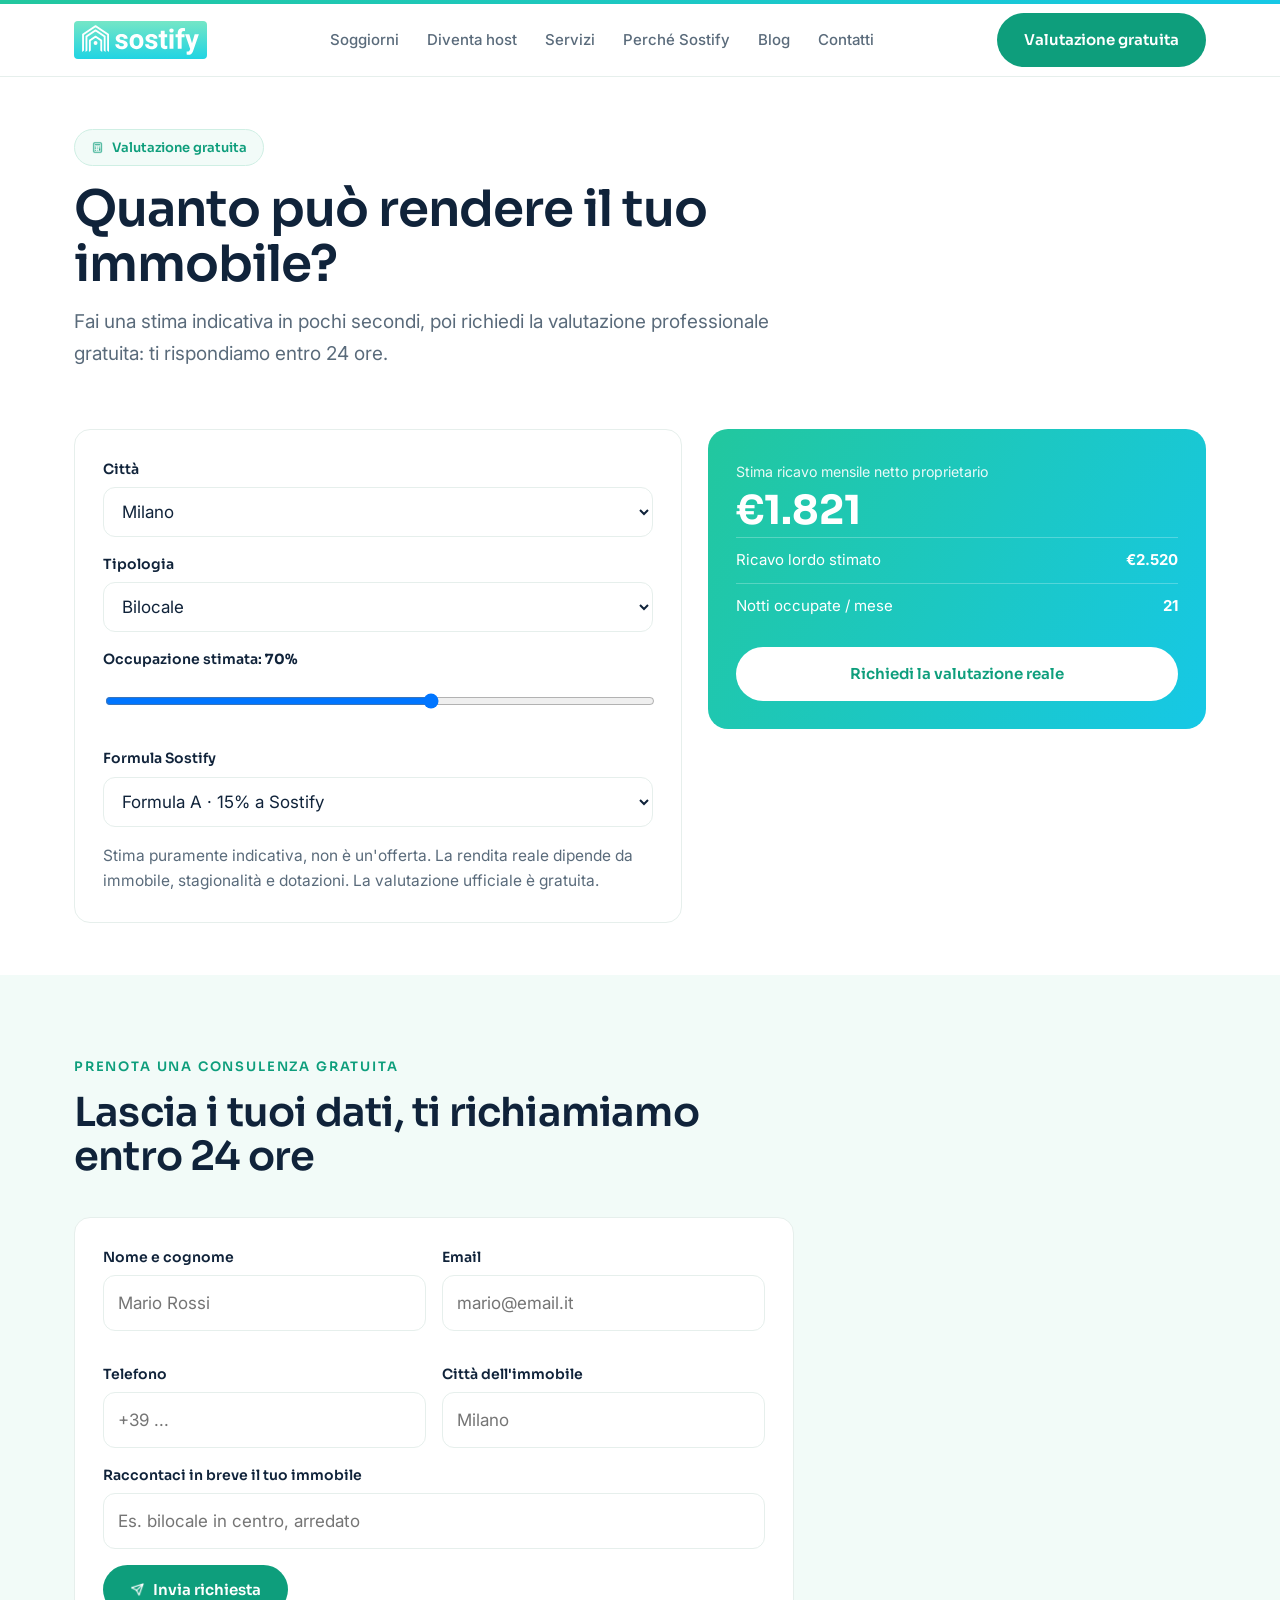
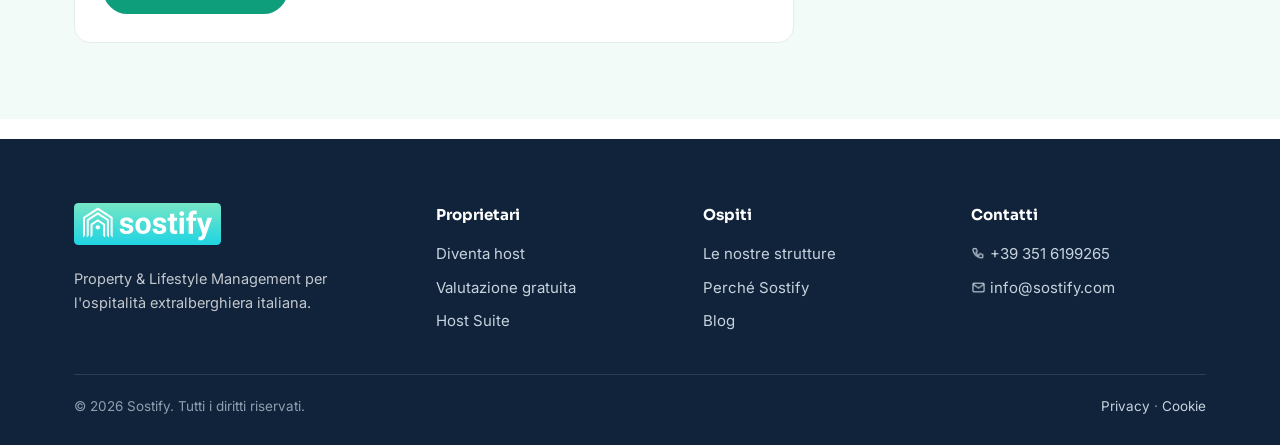
==== valutazione-gratuita.html @ 067dbfdf "sistemo struttura file" ====
<!DOCTYPE html>
<html lang="it">
<head>
<meta charset="UTF-8">
<meta name="viewport" content="width=device-width, initial-scale=1">
<title>Valutazione gratuita | Quanto rende il tuo immobile con Sostify</title>
<meta name="description" content="Scopri quanto può rendere il tuo immobile con la gestione Sostify. Usa il calcolatore e richiedi una valutazione gratuita e senza impegno, risposta entro 24 ore.">
<meta property="og:title" content="Valutazione gratuita | Sostify">
<link rel="preconnect" href="https://fonts.googleapis.com"><link rel="preconnect" href="https://fonts.gstatic.com" crossorigin>
<link href="https://fonts.googleapis.com/css2?family=Sora:wght@400;500;600;700&family=Inter:wght@400;500;600&display=swap" rel="stylesheet">
<link rel="stylesheet" href="assets/styles.css">
<style>
  .calc{display:grid;grid-template-columns:1.1fr .9fr;gap:26px;align-items:start}
  .field{margin-bottom:16px}
  .field label{display:block;font-family:var(--font-display);font-weight:600;font-size:14px;margin-bottom:6px}
  .field input,.field select{width:100%;padding:13px 14px;border:1px solid var(--line);border-radius:12px;font:inherit;color:var(--ink);background:#fff}
  .field input:focus,.field select:focus{outline:3px solid rgba(22,200,230,.4);border-color:var(--green)}
  .result{background:var(--grad);color:#fff;border-radius:20px;padding:28px;position:sticky;top:90px}
  .result .big{font-family:var(--font-display);font-weight:700;font-size:40px;line-height:1;margin:6px 0}
  .result small{opacity:.9}
  .result .row{display:flex;justify-content:space-between;padding:10px 0;border-top:1px solid rgba(255,255,255,.25);font-size:15px}
  .disc{font-size:12px;color:var(--ink-faint);margin-top:12px}
  @media(max-width:820px){.calc{grid-template-columns:1fr}}
</style>
</head>
<body>
<div class="topbar"></div>
<header class="site-header"><div class="wrap"><nav class="nav" id="nav">
  <a class="brand" href="index.html"><img src="assets/sostify-logo.svg" alt="Sostify" class="brand__logo"></a>
  <div class="nav__links"><a href="le-nostre-strutture.html">Soggiorni</a><a href="diventa-host.html">Diventa host</a><a href="i-nostri-servizi.html">Servizi</a><a href="perche-sostify.html">Perché Sostify</a><a href="blog.html">Blog</a><a href="contatti.html">Contatti</a></div>
  <div class="nav__cta"><a class="btn btn--primary" href="valutazione-gratuita.html">Valutazione gratuita</a></div>
  <button class="nav__toggle" aria-label="Apri menu" onclick="document.getElementById('nav').classList.toggle('open')"><i class="ti ti-menu-2"></i></button>
</nav></div></header>

<section class="hero"><div class="wrap"><div style="max-width:760px;padding:52px 0 8px">
  <span class="kicker"><i class="ti ti-calculator"></i> Valutazione gratuita</span>
  <h1 style="font-size:clamp(30px,4.4vw,50px);margin:16px 0 14px">Quanto può rendere il tuo immobile?</h1>
  <p class="lead">Fai una stima indicativa in pochi secondi, poi richiedi la valutazione professionale gratuita: ti rispondiamo entro 24 ore.</p>
</div></div></section>

<section class="section section--tight"><div class="wrap">
  <div class="calc">
    <div class="card" style="padding:28px">
      <div class="field"><label for="citta">Città</label>
        <select id="citta" onchange="calc()">
          <option value="120">Milano</option><option value="95">Bergamo</option>
        </select>
      </div>
      <div class="field"><label for="tipo">Tipologia</label>
        <select id="tipo" onchange="calc()"><option value="0.8">Monolocale</option><option value="1" selected>Bilocale</option><option value="1.35">Trilocale</option><option value="1.7">Più grande</option></select>
      </div>
      <div class="field"><label for="occ">Occupazione stimata: <b id="occv">70%</b></label>
        <input id="occ" type="range" min="40" max="90" value="70" oninput="calc()">
      </div>
      <div class="field"><label for="formula">Formula Sostify</label>
        <select id="formula" onchange="calc()"><option value="0.85">Formula A · 15% a Sostify</option><option value="1">Formula B/C · canone (stima lorda)</option></select>
      </div>
      <p class="disc">Stima puramente indicativa, non è un'offerta. La rendita reale dipende da immobile, stagionalità e dotazioni. La valutazione ufficiale è gratuita.</p>
    </div>
    <div class="result">
      <small>Stima ricavo mensile netto proprietario</small>
      <div class="big" id="out">€1.785</div>
      <div class="row"><span>Ricavo lordo stimato</span><b id="gross">€2.520</b></div>
      <div class="row"><span>Notti occupate / mese</span><b id="nights">21</b></div>
      <a class="btn btn--light" href="#form" style="width:100%;justify-content:center;margin-top:18px">Richiedi la valutazione reale</a>
    </div>
  </div>
</div></section>

<section class="section" id="form" style="background:var(--mist)"><div class="wrap">
  <div class="head"><span class="eyebrow">Prenota una consulenza gratuita</span><h2>Lascia i tuoi dati, ti richiamiamo entro 24 ore</h2></div>
  <div class="card" style="max-width:720px;padding:28px">
    <form name="valutazione" method="POST" data-netlify="true" netlify-honeypot="bot-field" onsubmit="return sostifySubmit(this,event)">
      <input type="hidden" name="form-name" value="valutazione">
      <p hidden><label>Non compilare: <input name="bot-field"></label></p>
      <div class="calc" style="grid-template-columns:1fr 1fr;gap:16px">
        <div class="field"><label>Nome e cognome</label><input name="nome" required placeholder="Mario Rossi"></div>
        <div class="field"><label>Email</label><input name="email" type="email" required placeholder="mario@email.it"></div>
        <div class="field"><label>Telefono</label><input name="telefono" required placeholder="+39 ..."></div>
        <div class="field"><label>Città dell'immobile</label><input name="citta" required placeholder="Milano"></div>
      </div>
      <div class="field"><label>Raccontaci in breve il tuo immobile</label><input name="immobile" placeholder="Es. bilocale in centro, arredato"></div>
      <button class="btn btn--primary" type="submit"><i class="ti ti-send"></i> Invia richiesta</button>
      <p class="msg" style="display:none;color:var(--green-deep);font-weight:600;margin-top:14px"><i class="ti ti-circle-check"></i> Grazie! Abbiamo ricevuto la tua richiesta, ti richiamiamo entro 24 ore.</p>
    </form>
  </div>
</div></section>

<footer class="footer"><div class="wrap">
  <div class="footer__grid">
    <div><a class="brand" href="index.html"><img src="assets/sostify-logo.svg" alt="Sostify" class="brand__logo"></a><p class="footer__note">Property &amp; Lifestyle Management per l'ospitalità extralberghiera italiana.</p></div>
    <div><h5>Proprietari</h5><ul><li><a href="diventa-host.html">Diventa host</a></li><li><a href="valutazione-gratuita.html">Valutazione gratuita</a></li><li><a href="host-suite.html">Host Suite</a></li></ul></div>
    <div><h5>Ospiti</h5><ul><li><a href="le-nostre-strutture.html">Le nostre strutture</a></li><li><a href="perche-sostify.html">Perché Sostify</a></li><li><a href="blog.html">Blog</a></li></ul></div>
    <div><h5>Contatti</h5><ul><li><a href="tel:+393516199265"><i class="ti ti-phone"></i> +39 351 6199265</a></li><li><a href="mailto:info@sostify.com"><i class="ti ti-mail"></i> info@sostify.com</a></li></ul></div>
  </div>
  <div class="footer__bottom"><span>© 2026 Sostify. Tutti i diritti riservati.</span><span><a href="#">Privacy</a> · <a href="#">Cookie</a></span></div>
</div></footer>
<script>
function eur(n){return '€'+Math.round(n).toLocaleString('it-IT')}
function calc(){
  const base=+document.getElementById('citta').value;
  const tipo=+document.getElementById('tipo').value;
  const occ=+document.getElementById('occ').value;
  const net=+document.getElementById('formula').value;
  document.getElementById('occv').textContent=occ+'%';
  const nights=Math.round(30*occ/100);
  const gross=base*tipo*nights;
  const netOut=gross*net*0.85; // 0.85 = stima costi/pulizie
  document.getElementById('nights').textContent=nights;
  document.getElementById('gross').textContent=eur(gross);
  document.getElementById('out').textContent=eur(netOut);
}
calc();
</script>
<script src="assets/forms.js"></script>
</body>
</html>
---- assets/styles.css ----
/* =========================================================
   SOSTIFY — Design System condiviso
   Palette brand: verde menta -> ciano, blu notte, bianco
   Usato da tutte le pagine. Modifica qui i colori una volta
   sola e cambiano ovunque.
   ========================================================= */

:root{
  /* Colori brand */
  --ink:#10233A;          /* blu notte: titoli e testo forte */
  --ink-soft:#5A6B7B;     /* testo secondario */
  --ink-faint:#8A98A5;    /* caption, note */
  --green:#22C79E;         /* verde menta brand */
  --green-deep:#0E9E7C;    /* verde per testo/bottoni (contrasto ok) */
  --cyan:#16C8E6;          /* ciano brand */
  --gold:#F5B301;          /* stelle recensioni */
  --paper:#FFFFFF;
  --mist:#F2FBF8;          /* sfondo tenue verde */
  --mist-cyan:#EFFAFD;     /* sfondo tenue ciano */
  --line:#E6EFEC;          /* bordi hairline */
  --grad:linear-gradient(120deg,#22C79E 0%,#16C8E6 100%);
  --grad-deep:linear-gradient(120deg,#1BB98F 0%,#12B4D6 100%);

  /* Layout */
  --wrap:1180px;
  --radius:16px;
  --radius-sm:12px;
  --radius-pill:999px;
  --shadow:0 18px 50px -24px rgba(16,35,58,.28);
  --shadow-sm:0 8px 24px -14px rgba(16,35,58,.22);

  --font-display:'Sora',system-ui,sans-serif;
  --font-body:'Inter',system-ui,sans-serif;
}

*{box-sizing:border-box}
html{scroll-behavior:smooth}
body{
  margin:0;
  font-family:var(--font-body);
  color:var(--ink);
  background:var(--paper);
  line-height:1.65;
  font-size:17px;
  -webkit-font-smoothing:antialiased;
}
img{max-width:100%;display:block}
a{color:inherit;text-decoration:none}
h1,h2,h3,h4{font-family:var(--font-display);font-weight:600;line-height:1.1;letter-spacing:-.02em;margin:0}
p{margin:0}

/* Accento superiore */
.topbar{height:4px;background:var(--grad)}

/* Contenitore */
.wrap{max-width:var(--wrap);margin:0 auto;padding:0 24px}
.section{padding:76px 0}
.section--tight{padding:52px 0}
.eyebrow{font-family:var(--font-display);font-weight:600;font-size:13px;letter-spacing:.14em;text-transform:uppercase;color:var(--green-deep)}
.lead{color:var(--ink-soft);font-size:19px;max-width:60ch}

/* Bottoni */
.btn{display:inline-flex;align-items:center;gap:8px;font-family:var(--font-display);font-weight:600;font-size:15px;
  padding:14px 26px;border-radius:var(--radius-pill);border:1px solid transparent;cursor:pointer;transition:transform .15s ease,box-shadow .2s ease,background .2s ease}
.btn:focus-visible{outline:3px solid rgba(22,200,230,.55);outline-offset:2px}
.btn--primary{background:var(--green-deep);color:#fff}
.btn--primary:hover{transform:translateY(-2px);box-shadow:0 14px 30px -12px rgba(14,158,124,.6)}
.btn--grad{background:var(--grad);color:#fff}
.btn--grad:hover{transform:translateY(-2px);box-shadow:0 14px 30px -12px rgba(22,200,230,.55)}
.btn--ghost{background:#fff;color:var(--green-deep);border-color:#BEE9DA}
.btn--ghost:hover{background:var(--mist)}
.btn--light{background:#fff;color:var(--green-deep)}
.btn--white-outline{background:transparent;color:#fff;border-color:rgba(255,255,255,.6)}
.btn--white-outline:hover{background:rgba(255,255,255,.12)}

/* Header / Nav */
.site-header{position:sticky;top:0;z-index:60;background:rgba(255,255,255,.9);backdrop-filter:saturate(1.4) blur(10px);border-bottom:1px solid var(--line)}
.nav{display:flex;align-items:center;justify-content:space-between;height:72px}
.brand{display:inline-flex;align-items:center;gap:10px}
.brand__logo{height:38px;width:auto;display:block}
.brand__mark{width:30px;height:30px;border-radius:9px;background:var(--grad)}
.footer .brand__logo{height:42px}
.nav__links{display:flex;align-items:center;gap:28px}
.nav__links a{font-weight:500;font-size:15px;color:var(--ink-soft);transition:color .15s}
.nav__links a:hover{color:var(--ink)}
.nav__cta{display:flex;align-items:center;gap:14px}
.nav__toggle{display:none;background:none;border:0;font-size:26px;color:var(--ink);cursor:pointer}

/* Hero */
.hero{position:relative;overflow:hidden}
.hero__grid{display:grid;grid-template-columns:1.05fr .95fr;gap:48px;align-items:center;padding:64px 0 40px}
.hero h1{font-size:clamp(34px,5vw,58px);margin:16px 0 18px}
.hero .kicker{display:inline-flex;align-items:center;gap:8px;background:var(--mist);border:1px solid #CFEFE4;color:var(--green-deep);
  font-family:var(--font-display);font-weight:600;font-size:13px;padding:7px 16px;border-radius:var(--radius-pill)}
.hero__cta{display:flex;flex-wrap:wrap;gap:14px;margin-top:26px}
.hero__panel{position:relative;border-radius:24px;background:var(--grad);padding:22px;min-height:380px;box-shadow:var(--shadow)}
.hero__panel .photo{position:absolute;inset:22px;border-radius:18px;background:rgba(255,255,255,.14);background-size:cover;background-position:center;background-repeat:no-repeat;overflow:hidden;
  display:flex;align-items:flex-end;padding:18px;color:#fff}
.chip{position:absolute;background:#fff;border-radius:14px;box-shadow:var(--shadow-sm);padding:12px 14px;font-size:14px}
.chip--rating{top:34px;right:34px}
.chip--income{bottom:36px;left:34px;color:var(--green-deep);font-family:var(--font-display);font-weight:700}
.stars{color:var(--gold);letter-spacing:1px}

/* Booking widget */
.booking{margin:8px 0 4px}
.booking__card{background:#fff;border:1px solid var(--line);border-radius:20px;box-shadow:var(--shadow);padding:22px 22px 8px}
.booking__head{display:flex;align-items:center;gap:10px;margin-bottom:8px;font-family:var(--font-display);font-weight:600;color:var(--ink)}
.booking__head i{color:var(--green-deep)}
be-widget{display:block;min-height:64px}

/* Trust bar loghi / numeri */
.metrics{background:var(--grad-deep)}
.metrics__grid{display:grid;grid-template-columns:repeat(4,1fr);gap:0;color:#fff;text-align:center;padding:34px 0}
.metrics__grid>div+div{border-left:1px solid rgba(255,255,255,.28)}
.metrics .num{font-family:var(--font-display);font-weight:700;font-size:38px;line-height:1}
.metrics .cap{font-size:13.5px;color:#E4FBF6;margin-top:6px}

/* Sezione intestazioni */
.head{max-width:720px;margin-bottom:38px}
.head h2{font-size:clamp(28px,3.4vw,40px);margin:12px 0 12px}

/* Griglie card */
.grid{display:grid;gap:22px}
.grid-2{grid-template-columns:repeat(2,1fr)}
.grid-3{grid-template-columns:repeat(3,1fr)}
.grid-4{grid-template-columns:repeat(4,1fr)}

.card{background:#fff;border:1px solid var(--line);border-radius:var(--radius);padding:26px;transition:transform .18s ease,box-shadow .2s ease}
.card:hover{transform:translateY(-4px);box-shadow:var(--shadow)}
.card__ico{width:48px;height:48px;border-radius:13px;display:flex;align-items:center;justify-content:center;font-size:23px;margin-bottom:16px}
.ico--green{background:#D8F5EC;color:var(--green-deep)}
.ico--cyan{background:#D2F1F9;color:#0E86A6}
.card h3{font-size:20px;margin-bottom:8px}
.card p{color:var(--ink-soft);font-size:15.5px}
.card__link{display:inline-flex;gap:6px;margin-top:16px;font-family:var(--font-display);font-weight:600;font-size:15px;color:var(--green-deep)}

/* Path cards (audience) */
.path{position:relative;overflow:hidden;background:var(--mist);border-color:#DCF2EA}
.path--cyan{background:var(--mist-cyan);border-color:#D5EFF6}
.path .tag{font-family:var(--font-display);font-weight:600;font-size:12px;letter-spacing:.1em;text-transform:uppercase;color:var(--ink-faint)}

/* Processo numerato */
.steps{counter-reset:step;display:grid;grid-template-columns:repeat(4,1fr);gap:22px}
.step{position:relative;padding-top:20px}
.step::before{counter-increment:step;content:"0" counter(step);font-family:var(--font-display);font-weight:700;font-size:15px;
  color:#fff;background:var(--green-deep);width:38px;height:38px;border-radius:50%;display:flex;align-items:center;justify-content:center;margin-bottom:14px}
.step h4{font-size:17px;margin-bottom:6px}
.step p{color:var(--ink-soft);font-size:15px}

/* Pricing */
.price{background:#fff;border:1px solid var(--line);border-radius:var(--radius);padding:28px;display:flex;flex-direction:column;gap:14px}
.price--featured{border:2px solid var(--green);box-shadow:var(--shadow)}
.price .badge{align-self:flex-start;background:var(--mist);color:var(--green-deep);font-family:var(--font-display);font-weight:600;font-size:12px;padding:5px 12px;border-radius:var(--radius-pill)}
.price .amount{font-family:var(--font-display);font-weight:700;font-size:34px}
.price .amount span{font-size:15px;font-weight:500;color:var(--ink-soft)}
.price ul{list-style:none;padding:0;margin:6px 0 0;display:grid;gap:10px}
.price li{display:flex;gap:10px;font-size:15px;color:var(--ink-soft)}
.price li i{color:var(--green-deep);margin-top:3px}

/* Città */
.cities{display:grid;grid-template-columns:repeat(2,1fr);gap:14px}
.city{position:relative;height:190px;border-radius:var(--radius);overflow:hidden;color:#fff;display:flex;align-items:flex-end;padding:16px;
  font-family:var(--font-display);font-weight:600;font-size:19px}
.city::after{content:"";position:absolute;inset:0;background:linear-gradient(180deg,rgba(16,35,58,0) 40%,rgba(16,35,58,.55) 100%)}
.city span{position:relative;z-index:1}
.city--ph{background:var(--grad)} /* placeholder finché non carichi la foto */

/* Recensioni */
.review{background:#fff;border:1px solid var(--line);border-radius:var(--radius);padding:24px}
.review .stars{font-size:15px}
.review p{color:var(--ink);font-size:16px;margin:10px 0 16px}
.review .who{display:flex;align-items:center;gap:12px}
.review .who .av{width:42px;height:42px;border-radius:50%;background:var(--grad);color:#fff;display:flex;align-items:center;justify-content:center;font-family:var(--font-display);font-weight:600}
.review .who b{font-size:15px}
.review .who small{color:var(--ink-faint)}

/* Blog teaser */
.post{background:#fff;border:1px solid var(--line);border-radius:var(--radius);overflow:hidden}
.post .cover{height:170px;background:var(--grad)}
.post .body{padding:20px}
.post .cat{font-family:var(--font-display);font-weight:600;font-size:12px;letter-spacing:.08em;text-transform:uppercase;color:var(--green-deep)}
.post h3{font-size:19px;margin:8px 0}
.post p{color:var(--ink-soft);font-size:15px}

/* CTA band */
.cta-band{background:var(--mist);border:1px solid #DCF2EA;border-radius:24px;padding:40px;display:flex;align-items:center;justify-content:space-between;gap:24px;flex-wrap:wrap}
.cta-band h2{font-size:clamp(24px,3vw,32px)}
.cta-band p{color:var(--ink-soft);margin-top:6px}

/* Footer */
.footer{background:var(--ink);color:#C7D3DE;padding:64px 0 28px;margin-top:20px}
.footer a{color:#C7D3DE}
.footer a:hover{color:#fff}
.footer__grid{display:grid;grid-template-columns:1.4fr 1fr 1fr 1fr;gap:32px}
.footer h5{font-family:var(--font-display);color:#fff;font-size:15px;margin:0 0 14px}
.footer ul{list-style:none;padding:0;margin:0;display:grid;gap:9px;font-size:15px}
.footer .brand{color:#fff}
.footer .brand span{color:var(--green)}
.footer__note{color:#fff;opacity:.75;font-size:14.5px;max-width:34ch;margin-top:14px}
.footer__bottom{border-top:1px solid rgba(255,255,255,.12);margin-top:40px;padding-top:20px;display:flex;justify-content:space-between;gap:16px;flex-wrap:wrap;font-size:13.5px;color:#8DA0B0}
.footer__social{display:flex;gap:12px}
.footer__social a{width:38px;height:38px;border-radius:50%;border:1px solid rgba(255,255,255,.2);display:flex;align-items:center;justify-content:center;font-size:18px}
.footer__social a:hover{background:var(--grad);border-color:transparent;color:#fff}

/* Note segnaposto immagini */
.ph-note{font-size:12px;color:var(--ink-faint);margin-top:6px}

/* Reveal on scroll */
.reveal{opacity:0;transform:translateY(14px);transition:opacity .6s ease,transform .6s ease}
.reveal.in{opacity:1;transform:none}

/* ===== Servizio pulizie (home + pagina dedicata) ===== */
.head__sub{color:var(--ink-soft);font-size:16.5px;line-height:1.55;margin-top:12px;max-width:660px}
.clean__benefits{margin-bottom:26px}
.benefit{background:#fff;border:1px solid var(--line);border-radius:var(--radius);padding:24px;transition:transform .18s ease,box-shadow .2s ease}
.benefit:hover{transform:translateY(-4px);box-shadow:var(--shadow)}
.benefit__ico{display:inline-flex;align-items:center;justify-content:center;width:48px;height:48px;border-radius:14px;background:var(--mist);color:var(--green-deep);font-size:24px;margin-bottom:14px}
.benefit__ico i{line-height:1}
.benefit h3{font-family:var(--font-display);font-weight:700;font-size:19px;margin-bottom:6px}
.benefit p{color:var(--ink-soft);font-size:15px;line-height:1.5}
.clean__panel{display:grid;grid-template-columns:1.55fr 1fr;gap:30px;align-items:center;background:var(--mist);border:1px solid var(--line);border-radius:20px;padding:32px}
.clean__panel-main h3{font-family:var(--font-display);font-weight:700;font-size:22px;margin-bottom:8px}
.clean__panel-main>p{color:var(--ink-soft);font-size:15.5px;line-height:1.55}
.clean__included{list-style:none;padding:0;margin:16px 0 0;display:grid;grid-template-columns:1fr 1fr;gap:9px 22px}
.clean__included li{display:flex;gap:9px;font-size:15px;color:var(--ink)}
.clean__included li i{color:var(--green-deep);margin-top:3px;flex:none}
.clean__laundry{margin-top:18px;padding-top:16px;border-top:1px dashed #CFE9E0;color:var(--ink-soft);font-size:14.5px;line-height:1.5;display:flex;gap:10px}
.clean__laundry i{color:var(--green-deep);font-size:20px;margin-top:1px;flex:none}
.clean__cta{text-align:center;display:flex;flex-direction:column;align-items:center;gap:12px;background:#fff;border:1px solid var(--line);border-radius:16px;padding:30px 24px}
.clean__cta .btn{width:100%;justify-content:center}
.clean__micro{color:var(--ink-faint);font-size:13.5px}

/* ===== Landing pulizie ===== */
.lp-hero{position:relative;min-height:560px;display:flex;align-items:center;color:#fff;overflow:hidden}
.lp-hero__bg{position:absolute;inset:0;background-size:cover;background-position:center}
.lp-hero__bg::after{content:"";position:absolute;inset:0;background:linear-gradient(100deg,rgba(9,32,28,.82) 0%,rgba(11,58,74,.66) 55%,rgba(11,58,74,.35) 100%)}
.lp-hero .wrap{position:relative;z-index:2;padding:64px 24px}
.lp-hero h1{font-size:clamp(30px,4.6vw,52px);line-height:1.05;margin:14px 0 16px;max-width:760px}
.lp-hero .lead{color:#EAF6F1;font-size:clamp(16px,1.9vw,19px);max-width:620px;line-height:1.5}
.lp-kicker{display:inline-flex;align-items:center;gap:8px;background:rgba(255,255,255,.14);border:1px solid rgba(255,255,255,.28);color:#fff;font-family:var(--font-display);font-weight:600;font-size:13px;letter-spacing:.06em;padding:7px 14px;border-radius:var(--radius-pill);backdrop-filter:blur(4px)}
.lp-hero__pills{display:flex;flex-wrap:wrap;gap:12px;margin:24px 0 26px}
.lp-pill{display:inline-flex;align-items:center;gap:9px;background:rgba(255,255,255,.13);border:1px solid rgba(255,255,255,.28);border-radius:14px;padding:12px 16px;font-family:var(--font-display);font-weight:600;font-size:15px}
.lp-pill i{color:#8CF0D6;font-size:19px}
.lp-hero__micro{color:#D8EEE8;font-size:14px;margin-top:14px;display:flex;align-items:center;gap:8px}

.lp-split{display:grid;grid-template-columns:1.05fr .95fr;gap:38px;align-items:center}
.lp-split__img{border-radius:20px;overflow:hidden;box-shadow:var(--shadow);aspect-ratio:16/10;background:var(--mist)}
.lp-split__img img{width:100%;height:100%;object-fit:cover;display:block}
.lp-split--rev .lp-split__img{order:-1}

.problem-list{list-style:none;padding:0;margin:14px 0 0;display:grid;gap:11px}
.problem-list li{display:flex;gap:11px;color:var(--ink-soft);font-size:15.5px}
.problem-list li i{color:#E0663C;margin-top:3px;flex:none}
.solve{margin-top:20px;padding:16px 18px;background:var(--mist);border:1px solid var(--line);border-left:4px solid var(--green);border-radius:12px;font-family:var(--font-display);font-weight:600;color:var(--ink)}

.incl-grid{display:grid;grid-template-columns:repeat(4,1fr);gap:14px;margin-top:8px}
.incl{display:flex;flex-direction:column;gap:10px;background:#fff;border:1px solid var(--line);border-radius:14px;padding:18px}
.incl i{color:var(--green-deep);font-size:22px}
.incl b{font-family:var(--font-display);font-size:14.5px;line-height:1.3}

.price-hero{display:flex;flex-wrap:wrap;align-items:center;gap:28px;background:var(--grad);color:#fff;border-radius:24px;padding:38px}
.price-hero__big{font-family:var(--font-display);font-weight:700;font-size:clamp(38px,6vw,60px);line-height:1}
.price-hero__big span{font-size:20px;font-weight:500;opacity:.9}
.price-hero p{color:#EAF6F1;font-size:16px;max-width:460px}
.price-note{color:var(--ink-faint);font-size:13.5px;margin-top:14px}

.prova-band{background:var(--ink);color:#fff;border-radius:24px;padding:44px;text-align:center}
.prova-band h2{color:#fff;font-size:clamp(26px,3.4vw,38px);margin-bottom:10px}
.prova-band p{color:#C7D3DE;max-width:560px;margin:0 auto 22px}

.faq{max-width:820px;margin:0 auto}
.faq__item{border:1px solid var(--line);border-radius:14px;margin-bottom:12px;overflow:hidden;background:#fff}
.faq__q{width:100%;text-align:left;background:none;border:0;padding:18px 20px;font-family:var(--font-display);font-weight:600;font-size:16px;color:var(--ink);display:flex;justify-content:space-between;align-items:center;gap:14px;cursor:pointer}
.faq__q i{color:var(--green-deep);transition:transform .2s ease;flex:none}
.faq__item.open .faq__q i{transform:rotate(45deg)}
.faq__a{max-height:0;overflow:hidden;transition:max-height .28s ease}
.faq__a p{padding:0 20px 18px;color:var(--ink-soft);font-size:15px;line-height:1.55;margin:0}

/* Lead form */
.leadform{background:var(--mist);border:1px solid var(--line);border-radius:24px;padding:clamp(24px,4vw,44px)}
.leadform__grid{display:grid;grid-template-columns:1fr 1fr;gap:16px 20px}
.leadform .field{display:flex;flex-direction:column;gap:6px}
.leadform .field--full{grid-column:1/-1}
.leadform label{font-family:var(--font-display);font-weight:600;font-size:13.5px;color:var(--ink)}
.leadform input,.leadform select,.leadform textarea{width:100%;padding:12px 13px;border:1px solid var(--line);border-radius:11px;font:inherit;color:var(--ink);background:#fff}
.leadform input:focus,.leadform select:focus,.leadform textarea:focus{outline:3px solid rgba(22,200,230,.35);border-color:var(--green)}
.leadform textarea{min-height:92px;resize:vertical}
.filter{background:#fff;border:1px solid var(--line);border-radius:14px;padding:16px 18px;margin-bottom:20px}
.filter>span{font-family:var(--font-display);font-weight:600;font-size:14.5px;display:block;margin-bottom:10px}
.radio-row{display:flex;flex-wrap:wrap;gap:10px}
.radio-chip{display:inline-flex;align-items:center;gap:8px;border:1px solid var(--line);border-radius:var(--radius-pill);padding:9px 15px;font-size:14.5px;cursor:pointer;background:#fff}
.radio-chip input{accent-color:var(--green-deep)}
.filter__warn{margin-top:12px;padding:12px 14px;background:#FFF6EC;border:1px solid #F3D9B8;border-radius:11px;color:#8A5a17;font-size:14px;display:none}
.filter__warn.show{display:block}
.checks{display:flex;flex-wrap:wrap;gap:10px 18px}
.checks label{display:inline-flex;align-items:center;gap:8px;font-weight:500;font-family:var(--font-body);font-size:14.5px;color:var(--ink-soft)}
.privacy{display:flex;gap:10px;align-items:flex-start;font-size:13.5px;color:var(--ink-soft);margin-top:4px}
.leadform__ok{display:none;text-align:center;padding:30px}
.leadform__ok.show{display:block}
.leadform__ok i{color:var(--green-deep);font-size:44px}
.leadform__ok h3{font-family:var(--font-display);font-size:22px;margin:10px 0 8px}

/* CTA sticky mobile */
.sticky-cta{position:fixed;left:0;right:0;bottom:0;z-index:80;display:none;padding:10px 16px calc(10px + env(safe-area-inset-bottom));background:rgba(255,255,255,.96);border-top:1px solid var(--line);backdrop-filter:blur(8px)}
.sticky-cta .btn{width:100%;justify-content:center}

/* Responsive */
@media(max-width:960px){
  .hero__grid{grid-template-columns:1fr;gap:28px;padding:40px 0 20px}
  .grid-3,.grid-4,.steps,.cities{grid-template-columns:repeat(2,1fr)}
  .footer__grid{grid-template-columns:1fr 1fr}
}
@media(max-width:680px){
  body{font-size:16px}
  .nav__links,.nav__cta .btn{display:none}
  .nav__toggle{display:block}
  .nav.open .nav__links{display:flex;position:absolute;top:72px;left:0;right:0;flex-direction:column;gap:0;background:#fff;border-bottom:1px solid var(--line);padding:8px 24px 18px}
  .nav.open .nav__links a{padding:12px 0;border-bottom:1px solid var(--line)}
  .grid-2,.grid-3,.grid-4,.steps,.metrics__grid,.cities{grid-template-columns:1fr}
  .clean__panel{grid-template-columns:1fr;padding:26px}
  .clean__included{grid-template-columns:1fr}
  .lp-split{grid-template-columns:1fr;gap:22px}
  .lp-split--rev .lp-split__img{order:0}
  .incl-grid{grid-template-columns:repeat(2,1fr)}
  .leadform__grid{grid-template-columns:1fr}
  .sticky-cta{display:block}
  .metrics__grid>div+div{border-left:0;border-top:1px solid rgba(255,255,255,.28)}
  .section{padding:52px 0}
  .cta-band{padding:28px}
}
@media(prefers-reduced-motion:reduce){
  *{animation:none!important;transition:none!important;scroll-behavior:auto}
  .reveal{opacity:1;transform:none}
}

/* ===== Icon set Sostify (PNG self-hosted, tinta via currentColor) ===== */
.ti{display:inline-block;width:1em;height:1em;vertical-align:-.135em;background-color:currentColor;-webkit-mask-repeat:no-repeat;mask-repeat:no-repeat;-webkit-mask-position:center;mask-position:center;-webkit-mask-size:contain;mask-size:contain}
.ti-adjustments-alt{-webkit-mask-image:url(icons/adjustments-alt.png);mask-image:url(icons/adjustments-alt.png)}
.ti-air-balloon{-webkit-mask-image:url(icons/air-balloon.png);mask-image:url(icons/air-balloon.png)}
.ti-arrow-right{-webkit-mask-image:url(icons/arrow-right.png);mask-image:url(icons/arrow-right.png)}
.ti-basket{-webkit-mask-image:url(icons/basket.png);mask-image:url(icons/basket.png)}
.ti-bed{-webkit-mask-image:url(icons/bed.png);mask-image:url(icons/bed.png)}
.ti-brand-facebook{-webkit-mask-image:url(icons/brand-facebook.png);mask-image:url(icons/brand-facebook.png)}
.ti-brand-instagram{-webkit-mask-image:url(icons/brand-instagram.png);mask-image:url(icons/brand-instagram.png)}
.ti-brand-linkedin{-webkit-mask-image:url(icons/brand-linkedin.png);mask-image:url(icons/brand-linkedin.png)}
.ti-briefcase{-webkit-mask-image:url(icons/briefcase.png);mask-image:url(icons/briefcase.png)}
.ti-building-community{-webkit-mask-image:url(icons/building-community.png);mask-image:url(icons/building-community.png)}
.ti-calculator{-webkit-mask-image:url(icons/calculator.png);mask-image:url(icons/calculator.png)}
.ti-calendar-check{-webkit-mask-image:url(icons/calendar-check.png);mask-image:url(icons/calendar-check.png)}
.ti-calendar-off{-webkit-mask-image:url(icons/calendar-off.png);mask-image:url(icons/calendar-off.png)}
.ti-calendar-search{-webkit-mask-image:url(icons/calendar-search.png);mask-image:url(icons/calendar-search.png)}
.ti-camera{-webkit-mask-image:url(icons/camera.png);mask-image:url(icons/camera.png)}
.ti-cash{-webkit-mask-image:url(icons/cash.png);mask-image:url(icons/cash.png)}
.ti-chart-arrows-vertical{-webkit-mask-image:url(icons/chart-arrows-vertical.png);mask-image:url(icons/chart-arrows-vertical.png)}
.ti-chart-line{-webkit-mask-image:url(icons/chart-line.png);mask-image:url(icons/chart-line.png)}
.ti-check{-webkit-mask-image:url(icons/check.png);mask-image:url(icons/check.png)}
.ti-circle-check{-webkit-mask-image:url(icons/circle-check.png);mask-image:url(icons/circle-check.png)}
.ti-clock{-webkit-mask-image:url(icons/clock.png);mask-image:url(icons/clock.png)}
.ti-clock-exclamation{-webkit-mask-image:url(icons/clock-exclamation.png);mask-image:url(icons/clock-exclamation.png)}
.ti-clock-hour-4{-webkit-mask-image:url(icons/clock-hour-4.png);mask-image:url(icons/clock-hour-4.png)}
.ti-concierge{-webkit-mask-image:url(icons/concierge.png);mask-image:url(icons/concierge.png)}
.ti-concierge-bell{-webkit-mask-image:url(icons/concierge-bell.png);mask-image:url(icons/concierge-bell.png)}
.ti-cpu{-webkit-mask-image:url(icons/cpu.png);mask-image:url(icons/cpu.png)}
.ti-device-laptop{-webkit-mask-image:url(icons/device-laptop.png);mask-image:url(icons/device-laptop.png)}
.ti-diamond{-webkit-mask-image:url(icons/diamond.png);mask-image:url(icons/diamond.png)}
.ti-file-invoice{-webkit-mask-image:url(icons/file-invoice.png);mask-image:url(icons/file-invoice.png)}
.ti-gift{-webkit-mask-image:url(icons/gift.png);mask-image:url(icons/gift.png)}
.ti-heart-handshake{-webkit-mask-image:url(icons/heart-handshake.png);mask-image:url(icons/heart-handshake.png)}
.ti-home-2{-webkit-mask-image:url(icons/home-2.png);mask-image:url(icons/home-2.png)}
.ti-home-dollar{-webkit-mask-image:url(icons/home-dollar.png);mask-image:url(icons/home-dollar.png)}
.ti-info-circle{-webkit-mask-image:url(icons/info-circle.png);mask-image:url(icons/info-circle.png)}
.ti-key{-webkit-mask-image:url(icons/key.png);mask-image:url(icons/key.png)}
.ti-luggage{-webkit-mask-image:url(icons/luggage.png);mask-image:url(icons/luggage.png)}
.ti-mail{-webkit-mask-image:url(icons/mail.png);mask-image:url(icons/mail.png)}
.ti-map-pin-heart{-webkit-mask-image:url(icons/map-pin-heart.png);mask-image:url(icons/map-pin-heart.png)}
.ti-menu-2{-webkit-mask-image:url(icons/menu-2.png);mask-image:url(icons/menu-2.png)}
.ti-message-dots{-webkit-mask-image:url(icons/message-dots.png);mask-image:url(icons/message-dots.png)}
.ti-messages{-webkit-mask-image:url(icons/messages.png);mask-image:url(icons/messages.png)}
.ti-news{-webkit-mask-image:url(icons/news.png);mask-image:url(icons/news.png)}
.ti-phone{-webkit-mask-image:url(icons/phone.png);mask-image:url(icons/phone.png)}
.ti-player-play{-webkit-mask-image:url(icons/player-play.png);mask-image:url(icons/player-play.png)}
.ti-plus{-webkit-mask-image:url(icons/plus.png);mask-image:url(icons/plus.png)}
.ti-robot{-webkit-mask-image:url(icons/robot.png);mask-image:url(icons/robot.png)}
.ti-send{-webkit-mask-image:url(icons/send.png);mask-image:url(icons/send.png)}
.ti-shield-check{-webkit-mask-image:url(icons/shield-check.png);mask-image:url(icons/shield-check.png)}
.ti-shopping-bag{-webkit-mask-image:url(icons/shopping-bag.png);mask-image:url(icons/shopping-bag.png)}
.ti-sparkles{-webkit-mask-image:url(icons/sparkles.png);mask-image:url(icons/sparkles.png)}
.ti-spray{-webkit-mask-image:url(icons/spray.png);mask-image:url(icons/spray.png)}
.ti-stack-2{-webkit-mask-image:url(icons/stack-2.png);mask-image:url(icons/stack-2.png)}
.ti-star{-webkit-mask-image:url(icons/star.png);mask-image:url(icons/star.png)}
.ti-star-off{-webkit-mask-image:url(icons/star-off.png);mask-image:url(icons/star-off.png)}
.ti-tools{-webkit-mask-image:url(icons/tools.png);mask-image:url(icons/tools.png)}
.ti-trash{-webkit-mask-image:url(icons/trash.png);mask-image:url(icons/trash.png)}
.ti-trending-up{-webkit-mask-image:url(icons/trending-up.png);mask-image:url(icons/trending-up.png)}
.ti-user-check{-webkit-mask-image:url(icons/user-check.png);mask-image:url(icons/user-check.png)}
.ti-wash{-webkit-mask-image:url(icons/wash.png);mask-image:url(icons/wash.png)}

/* ============================================================
   BLOG · listing, articolo, admin
   ============================================================ */

/* --- Card con copertina immagine --- */
.post .cover{height:190px;background:var(--grad);background-size:cover;background-position:center;position:relative}
.post{display:flex;flex-direction:column;transition:transform .18s ease,box-shadow .22s ease}
.post:hover{transform:translateY(-4px);box-shadow:var(--shadow)}
.post .body{padding:20px;display:flex;flex-direction:column;flex:1}
.post .meta{margin-top:auto;padding-top:12px;color:var(--ink-faint);font-size:13px;display:flex;gap:10px;align-items:center}
.post .cat{position:static}
.cat-chip{position:absolute;top:12px;left:12px;background:rgba(255,255,255,.94);color:var(--green-deep);font-family:var(--font-display);font-weight:600;font-size:11.5px;letter-spacing:.06em;text-transform:uppercase;padding:6px 11px;border-radius:var(--radius-pill)}

/* --- Featured post --- */
.feat{display:grid;grid-template-columns:1.15fr .85fr;gap:0;border:1px solid var(--line);border-radius:20px;overflow:hidden;background:#fff;margin-bottom:34px}
.feat__img{min-height:320px;background:var(--grad);background-size:cover;background-position:center}
.feat__body{padding:clamp(24px,3vw,40px);display:flex;flex-direction:column;justify-content:center}
.feat__body .cat{font-family:var(--font-display);font-weight:600;font-size:12px;letter-spacing:.08em;text-transform:uppercase;color:var(--green-deep)}
.feat__body h2{font-size:clamp(24px,2.8vw,34px);margin:10px 0 12px;line-height:1.15}
.feat__body p{color:var(--ink-soft);font-size:16px;line-height:1.55}
.feat__meta{color:var(--ink-faint);font-size:13.5px;margin:16px 0 20px;display:flex;gap:10px;align-items:center}

/* --- Filtri categoria --- */
.blog-filters{display:flex;flex-wrap:wrap;gap:10px;margin-bottom:26px}
.chip-btn{border:1px solid var(--line);background:#fff;color:var(--ink-soft);font-family:var(--font-display);font-weight:600;font-size:13.5px;padding:8px 16px;border-radius:var(--radius-pill);cursor:pointer;transition:all .15s ease}
.chip-btn:hover{border-color:var(--green)}
.chip-btn.active{background:var(--ink);color:#fff;border-color:var(--ink)}

/* --- Pagina articolo --- */
.article-hero{position:relative;height:clamp(320px,46vw,520px);display:flex;align-items:flex-end;color:#fff;overflow:hidden}
.article-hero__bg{position:absolute;inset:0;background-size:cover;background-position:center}
.article-hero__bg::after{content:"";position:absolute;inset:0;background:linear-gradient(180deg,rgba(9,32,28,.15) 0%,rgba(9,32,28,.78) 100%)}
.article-hero .wrap{position:relative;z-index:2;padding:0 24px 40px}
.article-hero .cat{display:inline-block;background:var(--grad);color:#fff;font-family:var(--font-display);font-weight:600;font-size:12px;letter-spacing:.06em;text-transform:uppercase;padding:6px 13px;border-radius:var(--radius-pill);margin-bottom:14px}
.article-hero h1{font-size:clamp(28px,4.4vw,52px);line-height:1.08;max-width:900px;margin:0}
.article-meta{display:flex;flex-wrap:wrap;gap:8px 18px;align-items:center;color:#DCEFE9;font-size:14px;margin-top:16px}
.article-meta .av{width:30px;height:30px;border-radius:50%;background:var(--grad);display:inline-flex;align-items:center;justify-content:center;color:#fff;font-family:var(--font-display);font-weight:600;font-size:12px}

.article-wrap{max-width:760px;margin:0 auto;padding:clamp(30px,5vw,56px) 24px}
.prose{font-size:17.5px;line-height:1.72;color:var(--ink)}
.prose>p{margin:0 0 22px}
.prose h2{font-family:var(--font-display);font-size:clamp(22px,2.4vw,28px);margin:38px 0 14px;line-height:1.2}
.prose h3{font-family:var(--font-display);font-size:20px;margin:28px 0 10px}
.prose ul,.prose ol{margin:0 0 22px;padding-left:22px;color:var(--ink)}
.prose li{margin:8px 0;line-height:1.6}
.prose a{color:var(--green-deep);text-decoration:underline;text-underline-offset:3px}
.prose strong{color:var(--ink)}
.prose blockquote{margin:26px 0;padding:18px 24px;background:var(--mist);border-left:4px solid var(--green);border-radius:0 12px 12px 0;font-family:var(--font-display);font-size:18px;color:var(--ink);font-style:normal}
.prose img{max-width:100%;border-radius:14px;margin:10px 0 26px;display:block}
.prose code{background:var(--mist-cyan);padding:2px 7px;border-radius:6px;font-size:.9em}
.article-tags{display:flex;flex-wrap:wrap;gap:8px;margin:34px 0 0}
.article-tags span{background:var(--mist);border:1px solid var(--line);color:var(--ink-soft);font-size:13px;padding:6px 13px;border-radius:var(--radius-pill)}
.article-gallery{display:grid;grid-template-columns:repeat(3,1fr);gap:12px;margin:28px 0}
.article-gallery img{width:100%;height:180px;object-fit:cover;border-radius:12px}
.article-share{display:flex;align-items:center;gap:12px;margin-top:30px;padding-top:22px;border-top:1px solid var(--line);color:var(--ink-soft);font-size:14px}
.article-share a{width:38px;height:38px;border-radius:50%;border:1px solid var(--line);display:inline-flex;align-items:center;justify-content:center;color:var(--ink-soft)}
.article-share a:hover{border-color:var(--green);color:var(--green-deep)}
.author-box{display:flex;gap:14px;align-items:center;margin-top:26px;padding:20px;background:var(--mist);border-radius:16px}
.author-box .av{width:52px;height:52px;border-radius:50%;background:var(--grad);display:flex;align-items:center;justify-content:center;color:#fff;font-family:var(--font-display);font-weight:700;font-size:18px;flex:none}
.author-box b{font-family:var(--font-display);font-size:16px}
.author-box p{color:var(--ink-soft);font-size:14px;margin:2px 0 0}

/* --- Admin --- */
.admin-body{background:#F4F7F9}
.admin-top{background:var(--ink);color:#fff;padding:12px 0}
.admin-top .wrap{display:flex;align-items:center;justify-content:space-between;gap:16px}
.admin-top .brand__logo{height:34px}
.admin-top .tag{background:rgba(255,255,255,.14);border:1px solid rgba(255,255,255,.25);color:#fff;font-size:12px;padding:5px 11px;border-radius:var(--radius-pill)}
.admin-grid{display:grid;grid-template-columns:320px 1fr;gap:22px;padding:24px;max-width:1280px;margin:0 auto}
.admin-list{background:#fff;border:1px solid var(--line);border-radius:16px;padding:16px;height:fit-content;position:sticky;top:24px}
.admin-list h3{font-family:var(--font-display);font-size:15px;margin:0 0 12px;display:flex;justify-content:space-between;align-items:center}
.admin-item{padding:11px 12px;border:1px solid var(--line);border-radius:11px;margin-bottom:9px;cursor:pointer;transition:all .15s ease}
.admin-item:hover{border-color:var(--green)}
.admin-item.active{border-color:var(--ink);background:var(--mist)}
.admin-item b{font-family:var(--font-display);font-size:14px;display:block;line-height:1.3}
.admin-item small{color:var(--ink-faint);font-size:12px}
.admin-item .dot{display:inline-block;width:7px;height:7px;border-radius:50%;margin-right:6px}
.dot--on{background:#22C79E}.dot--off{background:#C9D4DA}
.admin-editor{background:#fff;border:1px solid var(--line);border-radius:16px;padding:clamp(18px,3vw,30px)}
.admin-editor h2{font-family:var(--font-display);font-size:20px;margin:0 0 18px}
.af{display:grid;grid-template-columns:1fr 1fr;gap:14px 18px}
.af .field{display:flex;flex-direction:column;gap:6px}
.af .field--full{grid-column:1/-1}
.af label{font-family:var(--font-display);font-weight:600;font-size:13px;color:var(--ink)}
.af input,.af select,.af textarea{width:100%;padding:11px 12px;border:1px solid var(--line);border-radius:10px;font:inherit;color:var(--ink);background:#fff}
.af input:focus,.af select:focus,.af textarea:focus{outline:3px solid rgba(22,200,230,.3);border-color:var(--green)}
.af textarea{resize:vertical}
.af textarea.body{min-height:280px;font-family:ui-monospace,Menlo,Consolas,monospace;font-size:13.5px;line-height:1.6}
.dropzone{border:2px dashed #CFE0DA;border-radius:12px;padding:16px;text-align:center;color:var(--ink-soft);font-size:13.5px;cursor:pointer;background:var(--mist)}
.dropzone:hover{border-color:var(--green)}
.thumb{position:relative;display:inline-block;margin:8px 8px 0 0}
.thumb img{width:96px;height:70px;object-fit:cover;border-radius:8px;border:1px solid var(--line)}
.thumb button{position:absolute;top:-8px;right:-8px;width:22px;height:22px;border-radius:50%;border:0;background:var(--ink);color:#fff;cursor:pointer;font-size:13px;line-height:1}
.admin-actions{display:flex;flex-wrap:wrap;gap:10px;margin-top:20px;padding-top:18px;border-top:1px solid var(--line)}
.btn-sm{font-family:var(--font-display);font-weight:600;font-size:13.5px;padding:9px 16px;border-radius:10px;border:1px solid var(--line);background:#fff;color:var(--ink);cursor:pointer}
.btn-sm:hover{border-color:var(--green)}
.btn-sm--primary{background:var(--ink);color:#fff;border-color:var(--ink)}
.btn-sm--grad{background:var(--grad);color:#fff;border:0}
.btn-sm--danger{color:#C0392B;border-color:#F0D2CD}
.preview{border:1px solid var(--line);border-radius:12px;padding:18px;margin-top:16px;max-height:420px;overflow:auto;background:#fff}
.toast{position:fixed;bottom:22px;left:50%;transform:translateX(-50%) translateY(20px);background:var(--ink);color:#fff;padding:12px 20px;border-radius:12px;font-size:14px;opacity:0;pointer-events:none;transition:all .25s ease;z-index:200}
.toast.show{opacity:1;transform:translateX(-50%) translateY(0)}
.admin-hint{background:var(--mist-cyan);border:1px solid #CDEBF2;border-radius:12px;padding:14px 16px;font-size:13.5px;color:var(--ink-soft);margin-bottom:18px}

@media(max-width:860px){
  .feat{grid-template-columns:1fr}
  .feat__img{min-height:220px}
  .admin-grid{grid-template-columns:1fr}
  .admin-list{position:static}
  .af{grid-template-columns:1fr}
  .article-gallery{grid-template-columns:repeat(2,1fr)}
}

/* --- Gate login area riservata --- */
.gate{position:fixed;inset:0;z-index:500;display:flex;align-items:center;justify-content:center;padding:24px;background:linear-gradient(120deg,#0E9E7C 0%,#12B4D6 100%)}
.gate__card{background:#fff;border-radius:22px;box-shadow:0 30px 80px -30px rgba(0,0,0,.5);width:100%;max-width:400px;padding:34px 30px;text-align:center}
.gate__card img{height:40px;margin-bottom:6px}
.gate__card h1{font-family:var(--font-display);font-size:22px;margin:14px 0 4px;color:var(--ink)}
.gate__card p{color:var(--ink-soft);font-size:14px;margin:0 0 22px}
.gate__card .btn{width:100%;justify-content:center;margin-bottom:8px}
.gate__div{display:flex;align-items:center;gap:12px;color:var(--ink-faint);font-size:12px;margin:16px 0;text-transform:uppercase;letter-spacing:.08em}
.gate__div::before,.gate__div::after{content:"";flex:1;height:1px;background:var(--line)}
.gate__card input{width:100%;padding:12px 14px;border:1px solid var(--line);border-radius:11px;font:inherit;text-align:center;margin-bottom:10px}
.gate__card input:focus{outline:3px solid rgba(22,200,230,.3);border-color:var(--green)}
.gate__err{color:#C0392B;font-size:13px;min-height:18px;margin:2px 0 8px}
.gate__note{font-size:12px;color:var(--ink-faint);margin-top:16px;line-height:1.5}
body.admin-body .admin-grid,body.admin-body .admin-top{filter:none}

/* --- Foto reali negli hero e nelle città --- */
.city{background-size:cover;background-position:center}
.hero__img{position:absolute;top:22px;left:22px;right:22px;bottom:22px;width:calc(100% - 44px);height:calc(100% - 44px);object-fit:cover;border-radius:18px;display:block}
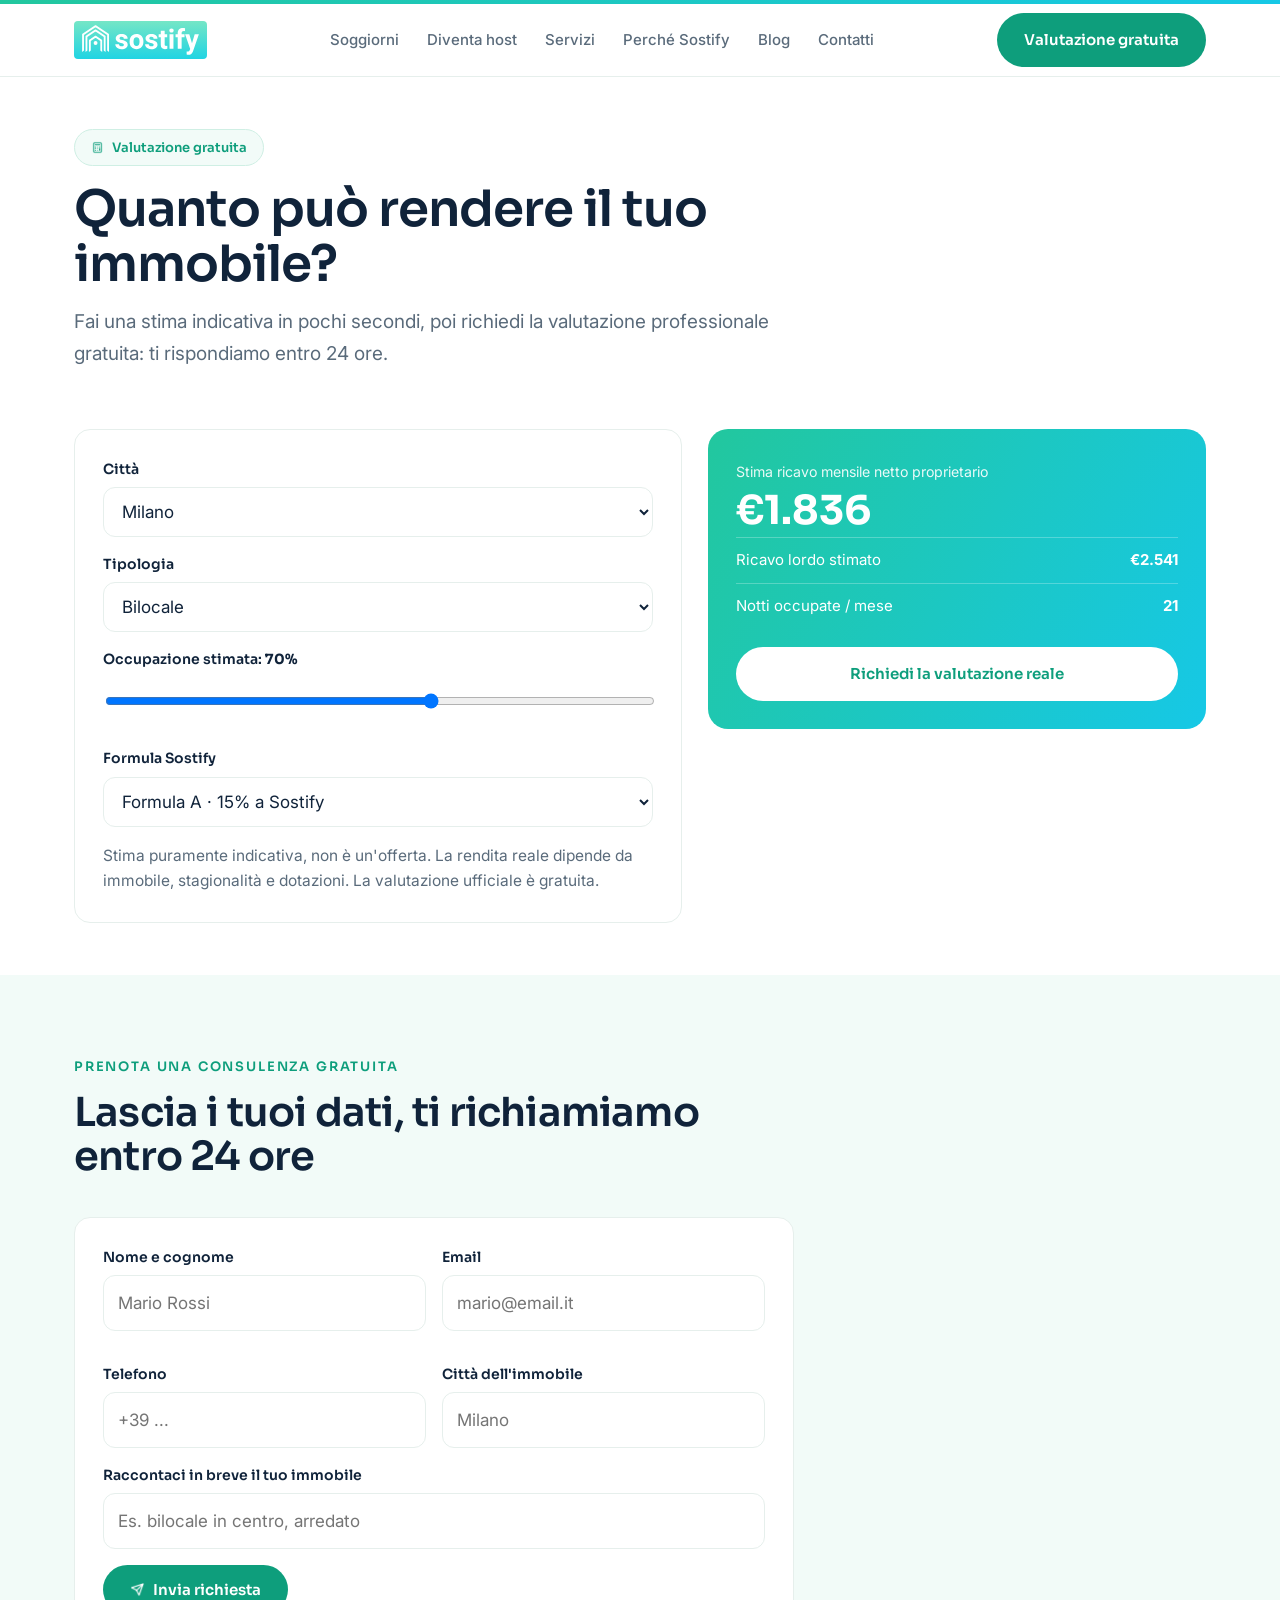
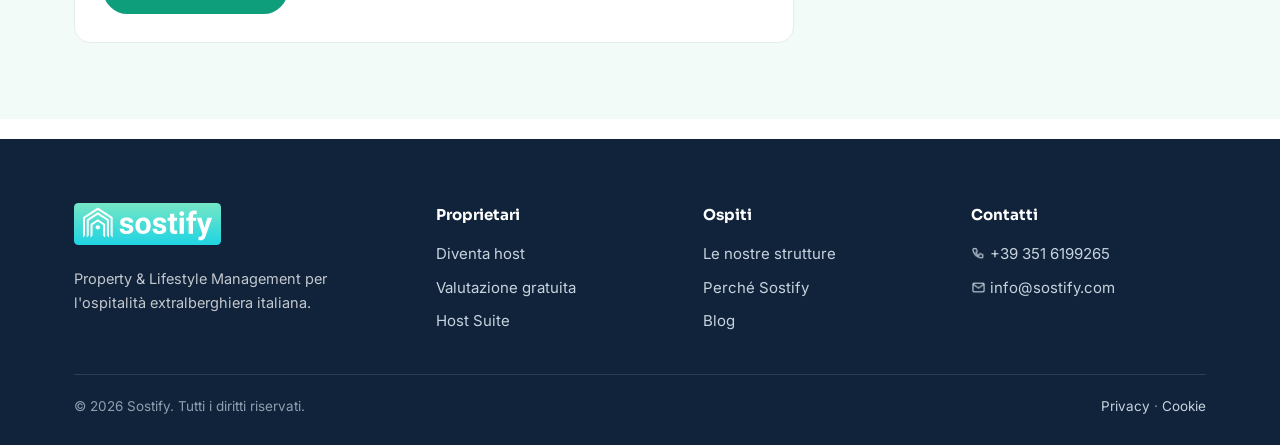
==== commit 8381d0af: "calibro calcolatore rendita." ====
--- a/valutazione-gratuita.html
+++ b/valutazione-gratuita.html
@@ -43,7 +43,7 @@
     <div class="card" style="padding:28px">
       <div class="field"><label for="citta">Città</label>
         <select id="citta" onchange="calc()">
-          <option value="120">Milano</option><option value="95">Bergamo</option>
+          <option value="121">Milano</option><option value="114">Bergamo</option>
         </select>
       </div>
       <div class="field"><label for="tipo">Tipologia</label>
